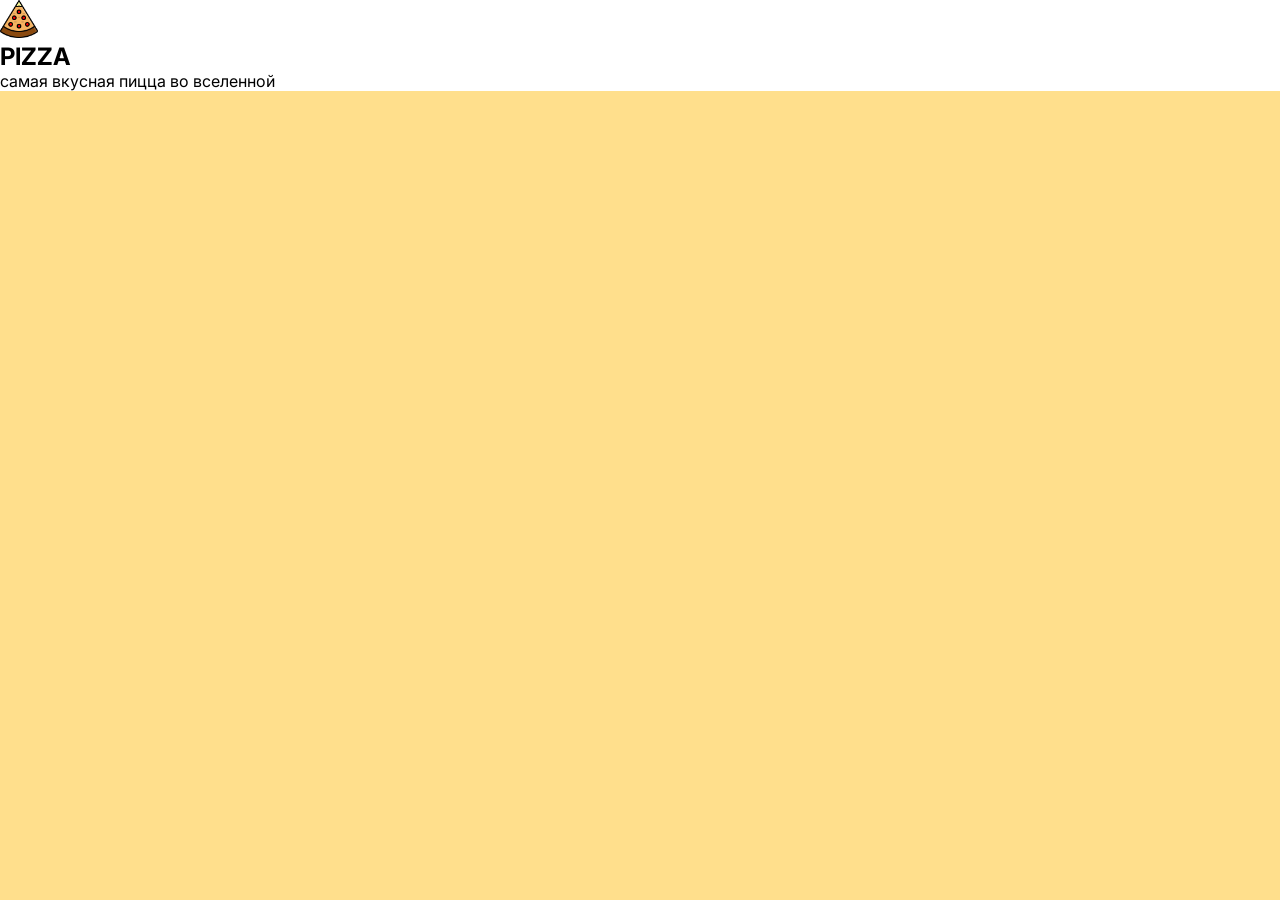
==== pizza/index.html @ a76c4231 "feat: начали верстку pizza" ====
<!DOCTYPE html>
<html lang="en">
<head>
  <meta charset="UTF-8">
  <meta name="viewport" content="width=device-width, initial-scale=1.0">
  <link rel="preconnect" href="https://fonts.googleapis.com">
  <link rel="preconnect" href="https://fonts.gstatic.com" crossorigin>
  <link href="https://fonts.googleapis.com/css2?family=Inter:ital,opsz,wght@0,14..32,100..900;1,14..32,100..900&display=swap" rel="stylesheet">
  <link rel="stylesheet" href="styles/index.css">
  <link rel="stylesheet" href="styles/reset.css">
  <title>Pizza</title>
</head>
<body>
  <div class="container">
    <header class="header">
      <div class="header__logo-container">
        <img src="./public/logo.svg" alt="Logo Pizza" class="header__logo">
        <div class="header__logo-text">
          <h2 class="header__logo-title">PIZZA</h2>
          <p class="header__logo-subtitle">самая вкусная пицца во вселенной</p>
        </div>
      </div>
    </header>
  </div>
</body>
</html>
---- pizza/styles/index.css ----
body {
  background-color: #FFDF8C;
}

.container {
  background-color: white;
  max-width: 1340px;
}
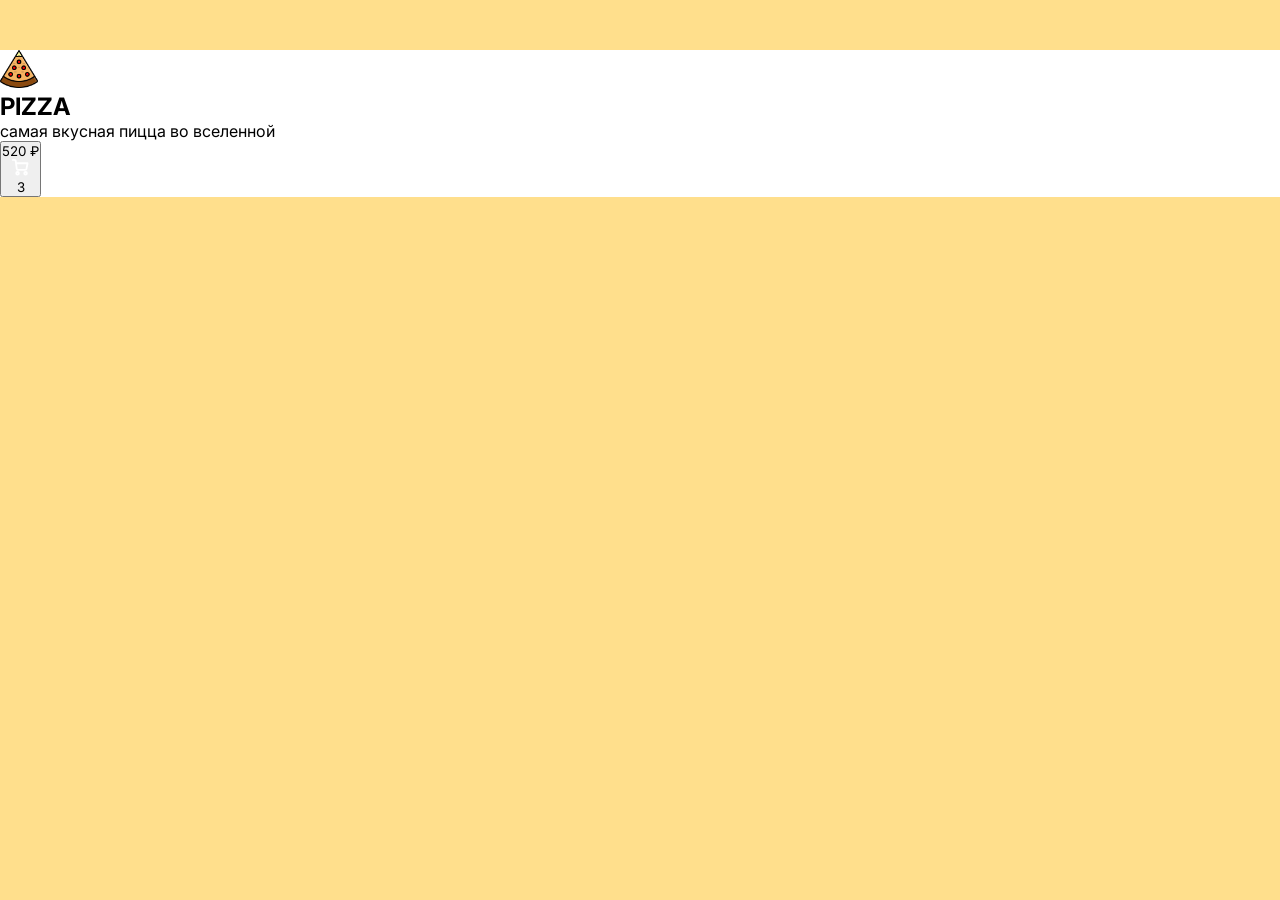
==== commit 464ae567: "feat: добавили кнопку с корзиной в шапку" ====
--- a/pizza/index.html
+++ b/pizza/index.html
@@ -20,6 +20,15 @@
           <p class="header__logo-subtitle">самая вкусная пицца во вселенной</p>
         </div>
       </div>
+
+      <button class="header__btn">
+        <p class="header__btn-price">520 ₽</p>
+        <div class="header__btn-separate"></div>
+        <div class="header__btn-cart">
+          <img src="./public/icons/header/cart.svg" alt="Cart" class="cart__icon">
+          <p class="header__btn-cart-count">3</p>
+        </div>
+      </button>
     </header>
   </div>
 </body>
--- a/pizza/styles/index.css
+++ b/pizza/styles/index.css
@@ -5,4 +5,5 @@
 .container {
   background-color: white;
   max-width: 1340px;
+  margin: 50px auto;
 }
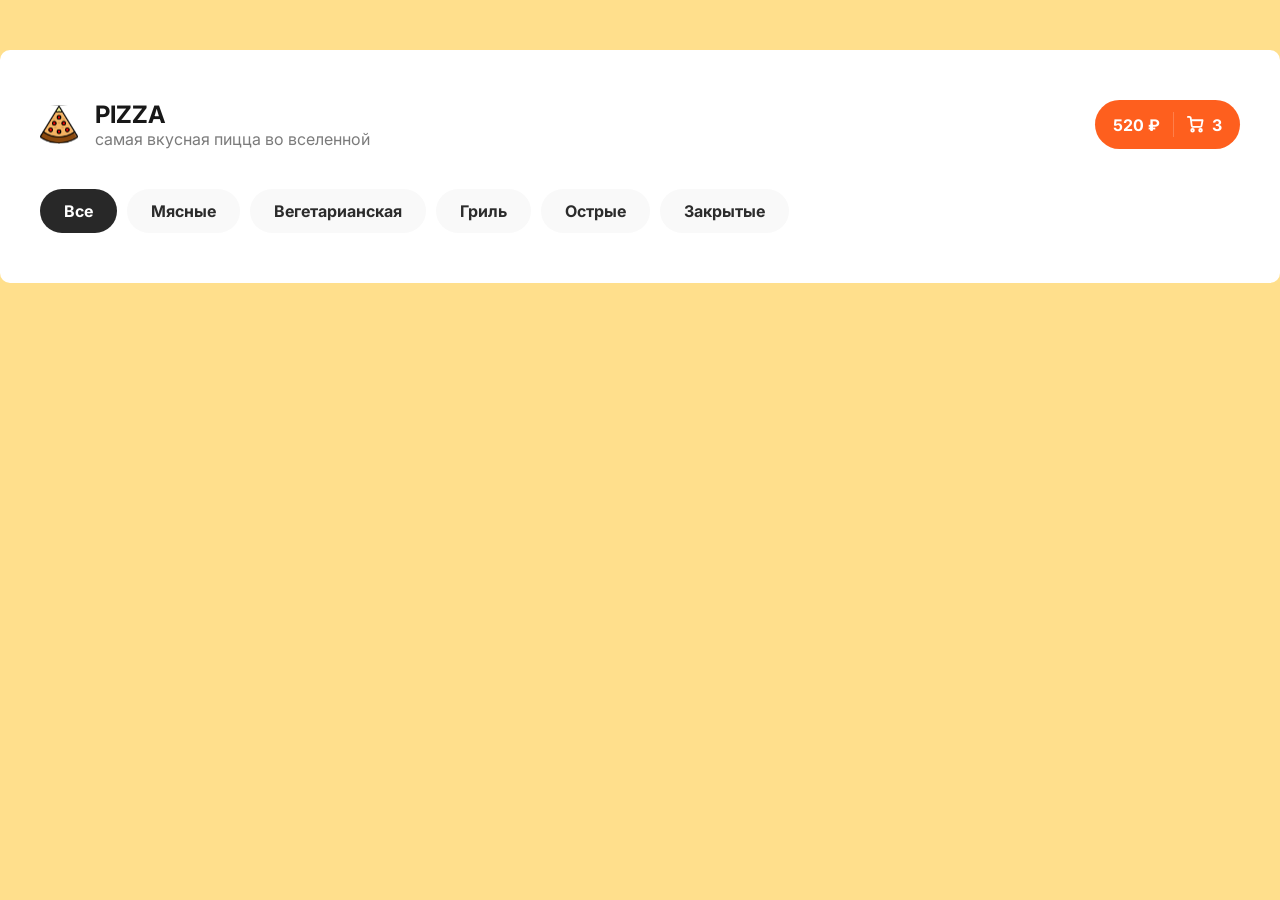
==== commit f05ac730: "feat: сверстали фильтры, добавили mock данные для пицц" ====
--- a/pizza/index.html
+++ b/pizza/index.html
@@ -30,6 +30,12 @@
         </div>
       </button>
     </header>
+    <div class="panel">
+      <div class="filters"></div>
+    </div>
+    
   </div>
+
+  <script src="./js/index.js"></script>
 </body>
 </html>
--- a/pizza/styles/index.css
+++ b/pizza/styles/index.css
@@ -6,4 +6,86 @@
   background-color: white;
   max-width: 1340px;
   margin: 50px auto;
+  padding: 50px 40px;
+  border-radius: 10px;
+}
+
+.header {
+  display: flex;
+  align-items: center;
+  justify-content: space-between;
+}
+
+.header__logo-container {
+  display: flex;
+  gap: 17px;
+}
+
+.header__logo-text {
+  display: flex;
+  flex-direction: column;
+}
+
+.header__logo-title {
+  color: #181818;
+  font-size: 24px;
+}
+
+.header__logo-subtitle {
+  color: #7B7B7B;
+  font-size: 16px;
+}
+
+.header__btn {
+  display: flex;
+  align-items: center;
+  gap: 13px;
+  background-color: #FE5F1E;
+  border-radius: 32px;
+  padding: 12px 18px;
+}
+
+.header__btn-price {
+  font-size: 16px;
+  color: white;
+  font-weight: bold;
+}
+
+.header__btn-separate {
+  width: 1px;
+  height: 25px;
+  background-color: rgba(255, 255, 255, 0.199);
+}
+
+.header__btn-cart {
+  display: flex;
+  align-items: center;
+  gap: 8px;
+}
+
+.header__btn-cart-count {
+  font-size: 16px;
+  color: white;
+  font-weight: bold;
+}
+
+.filters {
+  display: flex;
+  align-items: center;
+  gap: 10px;
+  margin-top: 40px;
+}
+
+.filter {
+  color: #2C2C2C;
+  background-color: #F9F9F9;
+  font-size: 16px;
+  font-weight: bold;
+  border-radius: 30px;
+  padding: 12px 24px;
+}
+
+.active {
+  background-color: #282828;
+  color: #ffffff;
 }
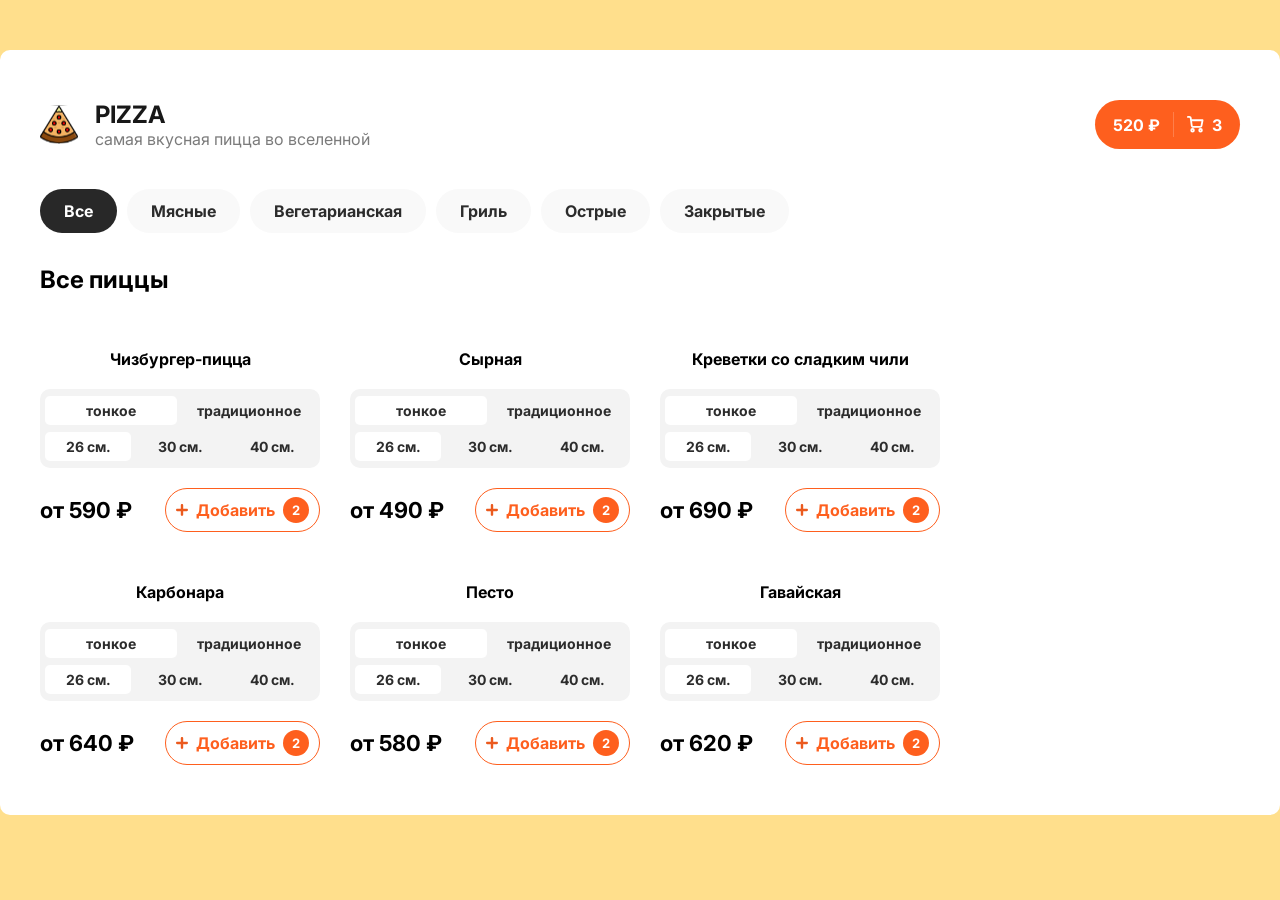
==== commit e5310fc2: "feat: сверстали блоки пицц" ====
--- a/pizza/index.html
+++ b/pizza/index.html
@@ -34,6 +34,11 @@
       <div class="filters"></div>
     </div>
     
+    <main>
+      <h2 class="main-title">Все пиццы</h2>
+      <ul class="pizzas-list"></ul>
+    </main>
+
   </div>
 
   <script src="./js/index.js"></script>
--- a/pizza/styles/index.css
+++ b/pizza/styles/index.css
@@ -8,6 +8,10 @@
   margin: 50px auto;
   padding: 50px 40px;
   border-radius: 10px;
+}
+
+main {
+  margin-top: 32px;
 }
 
 .header {
@@ -85,6 +89,97 @@
   padding: 12px 24px;
 }
 
+.pizzas-list {
+  display: flex;
+  flex-wrap: wrap;
+  gap: 30px;
+  align-items: center;
+
+  list-style: none;
+  margin-top: 35px;
+}
+
+.pizza-block {
+  width: 280px;
+  display: flex;
+  flex-direction: column;
+  gap: 20px;
+}
+
+.pizza-image {
+  display: block;
+  margin: 0 auto;
+}
+
+.pizza-name {
+  margin: 0 auto;
+}
+
+.pizza-parameters {
+  display: flex;
+  flex-direction: column;
+  gap: 7px;
+  padding: 7px 5px;
+  background-color: #F3F3F3;
+  border-radius: 10px;
+}
+
+.pizza-types, .pizza-sizes {
+  display: flex;
+  gap: 6px;
+}
+
+.pizza-param {
+  width: 100%;
+  color: #2C2C2C;
+  padding: 6px 0px;
+  border-radius: 5px;
+  font-size: 14px;
+  font-weight: bold;
+}
+
+.pizza-actions {
+  display: flex;
+  align-items: center;
+  justify-content: space-between;
+}
+
+.pizza-price {
+  font-size: 22px;
+  font-weight: bold;
+}
+
+.pizza-add-btn {
+  display: flex;
+  align-items: center;
+  gap: 8px;
+
+  background-color: white;
+  border: 1px solid #FE5F1E;
+
+  padding: 8px 10px;
+  border-radius: 30px;
+}
+
+.pizza-add-text {
+  font-size: 16px;
+  font-weight: bold;
+  color: #FE5F1E;
+}
+
+.pizza-count {
+  font-size: 13px;
+  font-weight: bold;
+  background-color: #FE5F1E;
+  color: white;
+  padding: 5px 9px;
+  border-radius: 100%;
+}
+
+.param-active {
+  background-color: white;
+}
+
 .active {
   background-color: #282828;
   color: #ffffff;
